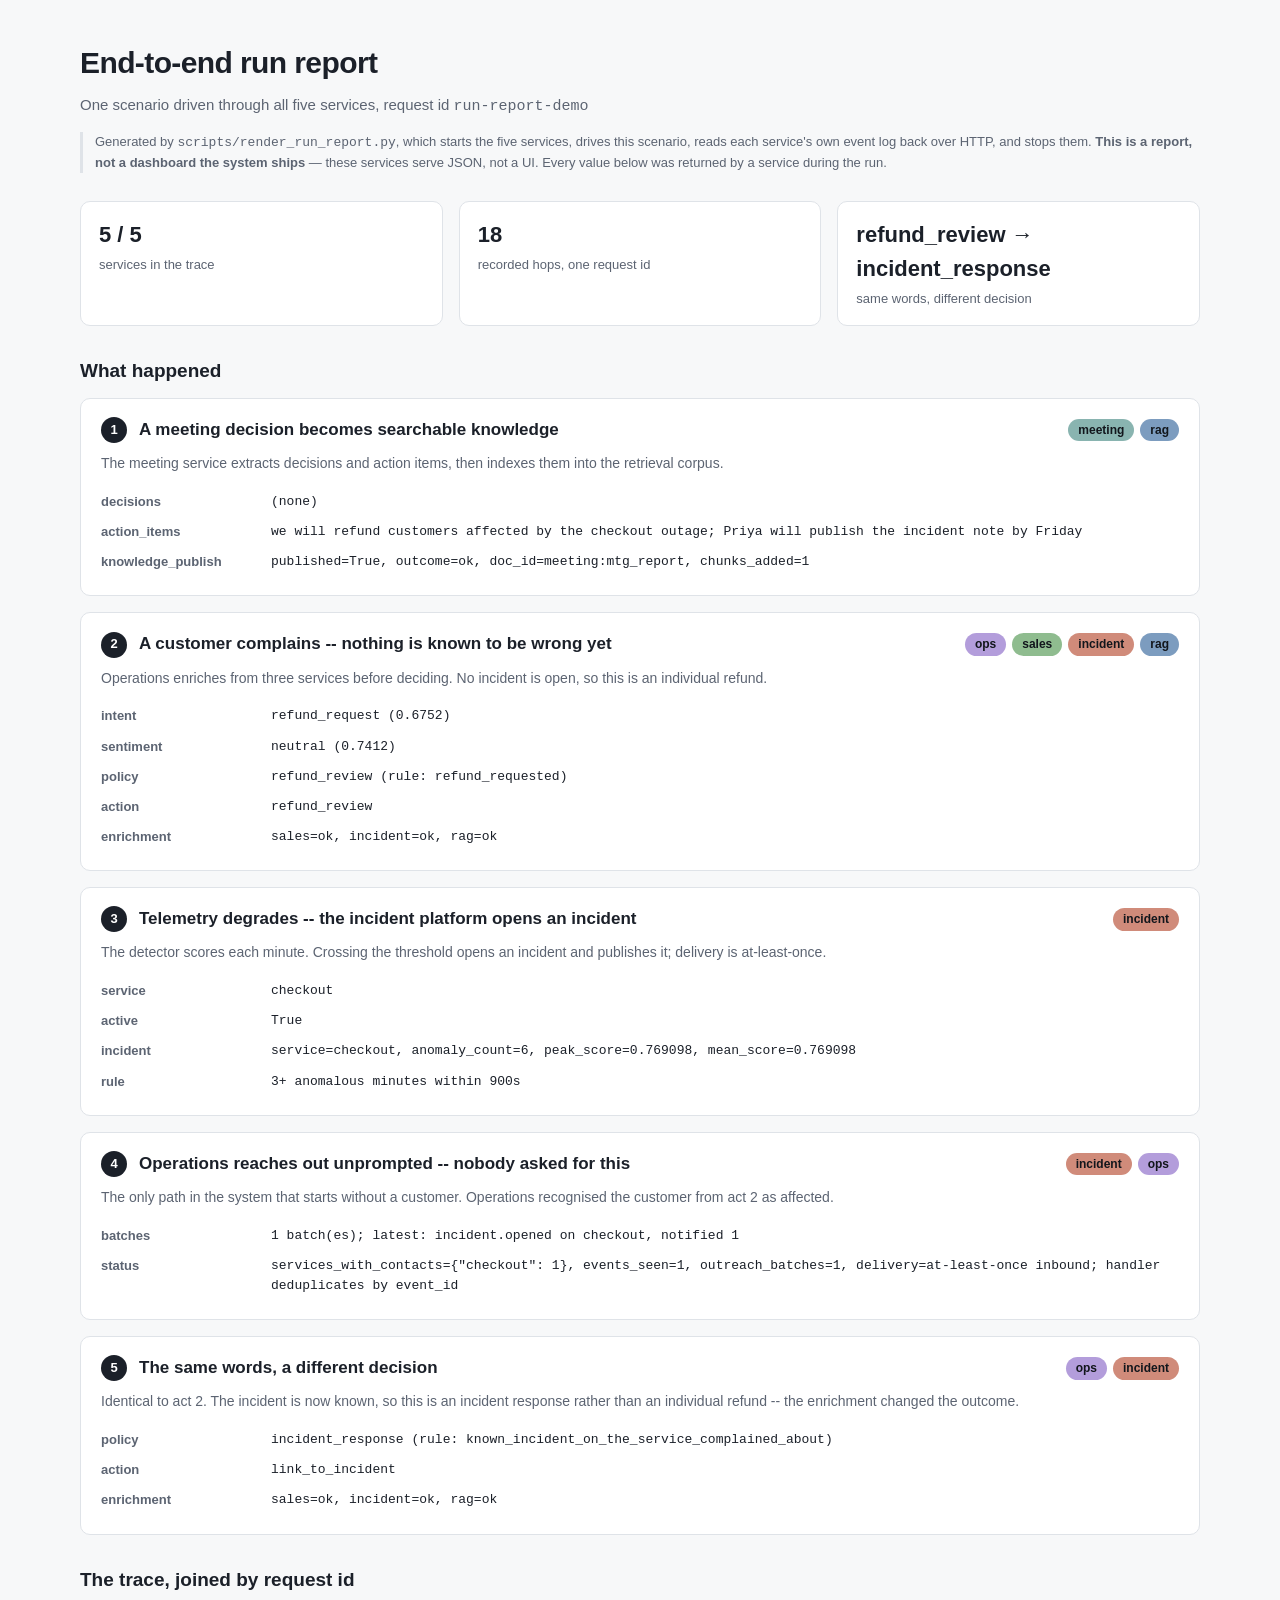
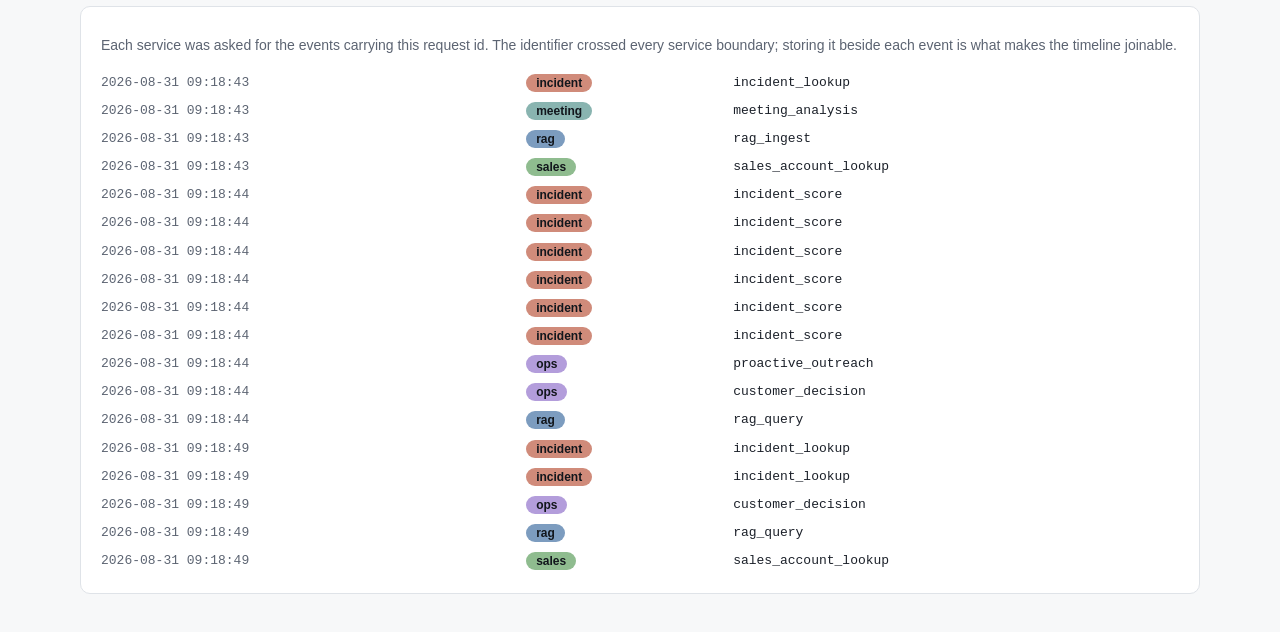
==== docs/assets/run-report.html @ acc8251f "Capture one scenario running through all five services The end-to-end demo was the weakest asset in " ====
<!doctype html>
<html lang="en">
<head>
<meta charset="utf-8">
<title>End-to-end run report</title>
<style>
  :root { --ink:#1b2029; --dim:#5c6472; --line:#dfe3e8; --bg:#f7f8f9; }
  * { box-sizing:border-box; }
  body { margin:0; padding:40px; background:var(--bg); color:var(--ink);
         font:15px/1.55 -apple-system,BlinkMacSystemFont,"Segoe UI",Roboto,sans-serif; }
  .wrap { max-width:1120px; margin:0 auto; }
  h1 { font-size:30px; margin:0 0 6px; letter-spacing:-0.02em; }
  .sub { color:var(--dim); margin:0 0 4px; }
  .note { color:var(--dim); font-size:13px; margin:14px 0 28px;
           border-left:3px solid var(--line); padding-left:12px; }
  .headline { display:flex; gap:16px; margin:0 0 28px; flex-wrap:wrap; }
  .card { background:#fff; border:1px solid var(--line); border-radius:10px;
           padding:16px 18px; flex:1; min-width:210px; }
  .card b { display:block; font-size:22px; }
  .card span { color:var(--dim); font-size:13px; }
  .act { background:#fff; border:1px solid var(--line); border-radius:10px;
          padding:18px 20px; margin:0 0 16px; }
  .act-head { display:flex; align-items:center; gap:12px; flex-wrap:wrap; }
  .num { background:var(--ink); color:#fff; width:26px; height:26px;
          border-radius:50%; display:grid; place-items:center;
          font-size:13px; font-weight:700; flex:none; }
  .act h3 { font-size:17px; margin:0; flex:1; }
  .chips { display:flex; gap:6px; flex-wrap:wrap; }
  .chip { background:var(--c); color:#12161c; border-radius:20px;
           padding:2px 10px; font-size:12px; font-weight:600; }
  .detail { color:var(--dim); margin:10px 0 12px; font-size:14px; }
  table { border-collapse:collapse; width:100%; }
  .kv th { text-align:left; width:170px; font-weight:600; color:var(--dim);
            padding:5px 10px 5px 0; vertical-align:top; font-size:13px; }
  .kv td { padding:5px 0; font-family:ui-monospace,Menlo,Consolas,monospace;
            font-size:13px; }
  .trace { background:#fff; border:1px solid var(--line); border-radius:10px;
            padding:18px 20px; }
  .trace td { padding:4px 12px 4px 0; font-size:13px; }
  .ts { color:var(--dim); font-family:ui-monospace,Menlo,Consolas,monospace; }
  .ev { font-family:ui-monospace,Menlo,Consolas,monospace; }
  h2 { font-size:19px; margin:30px 0 12px; }
</style>
</head>
<body>
<div class="wrap">
  <h1>End-to-end run report</h1>
  <p class="sub">One scenario driven through all five services, request id
     <code>run-report-demo</code></p>
  <p class="note">
    Generated by <code>scripts/render_run_report.py</code>, which starts the five
    services, drives this scenario, reads each service's own event log back over
    HTTP, and stops them. <strong>This is a report, not a dashboard the system
    ships</strong> &mdash; these services serve JSON, not a UI. Every value below
    was returned by a service during the run.
  </p>

  <div class="headline">
    <div class="card"><b>5 / 5</b>
      <span>services in the trace</span></div>
    <div class="card"><b>18</b><span>recorded hops, one request id</span></div>
    <div class="card"><b>refund_review &rarr;
      incident_response</b>
      <span>same words, different decision</span></div>
  </div>

  <h2>What happened</h2>
  
    <section class="act">
      <div class="act-head">
        <span class="num">1</span>
        <h3>A meeting decision becomes searchable knowledge</h3>
        <div class="chips"><span class="chip" style="--c:#89b4b0">meeting</span><span class="chip" style="--c:#7c9cbf">rag</span></div>
      </div>
      <p class="detail">The meeting service extracts decisions and action items, then indexes them into the retrieval corpus.</p>
      <table class="kv"><tr><th>decisions</th><td>(none)</td></tr><tr><th>action_items</th><td>we will refund customers affected by the checkout outage; Priya will publish the incident note by Friday</td></tr><tr><th>knowledge_publish</th><td>published=True,  outcome=ok,  doc_id=meeting:mtg_report,  chunks_added=1</td></tr></table>
    </section>
    <section class="act">
      <div class="act-head">
        <span class="num">2</span>
        <h3>A customer complains -- nothing is known to be wrong yet</h3>
        <div class="chips"><span class="chip" style="--c:#b39ddb">ops</span><span class="chip" style="--c:#8fbc8f">sales</span><span class="chip" style="--c:#d08b7a">incident</span><span class="chip" style="--c:#7c9cbf">rag</span></div>
      </div>
      <p class="detail">Operations enriches from three services before deciding. No incident is open, so this is an individual refund.</p>
      <table class="kv"><tr><th>intent</th><td>refund_request  (0.6752)</td></tr><tr><th>sentiment</th><td>neutral  (0.7412)</td></tr><tr><th>policy</th><td>refund_review  (rule: refund_requested)</td></tr><tr><th>action</th><td>refund_review</td></tr><tr><th>enrichment</th><td>sales=ok,  incident=ok,  rag=ok</td></tr></table>
    </section>
    <section class="act">
      <div class="act-head">
        <span class="num">3</span>
        <h3>Telemetry degrades -- the incident platform opens an incident</h3>
        <div class="chips"><span class="chip" style="--c:#d08b7a">incident</span></div>
      </div>
      <p class="detail">The detector scores each minute. Crossing the threshold opens an incident and publishes it; delivery is at-least-once.</p>
      <table class="kv"><tr><th>service</th><td>checkout</td></tr><tr><th>active</th><td>True</td></tr><tr><th>incident</th><td>service=checkout,  anomaly_count=6,  peak_score=0.769098,  mean_score=0.769098</td></tr><tr><th>rule</th><td>3+ anomalous minutes within 900s</td></tr></table>
    </section>
    <section class="act">
      <div class="act-head">
        <span class="num">4</span>
        <h3>Operations reaches out unprompted -- nobody asked for this</h3>
        <div class="chips"><span class="chip" style="--c:#d08b7a">incident</span><span class="chip" style="--c:#b39ddb">ops</span></div>
      </div>
      <p class="detail">The only path in the system that starts without a customer. Operations recognised the customer from act 2 as affected.</p>
      <table class="kv"><tr><th>batches</th><td>1 batch(es); latest: incident.opened on checkout, notified 1</td></tr><tr><th>status</th><td>services_with_contacts={&quot;checkout&quot;: 1},  events_seen=1,  outreach_batches=1,  delivery=at-least-once inbound; handler deduplicates by event_id</td></tr></table>
    </section>
    <section class="act">
      <div class="act-head">
        <span class="num">5</span>
        <h3>The same words, a different decision</h3>
        <div class="chips"><span class="chip" style="--c:#b39ddb">ops</span><span class="chip" style="--c:#d08b7a">incident</span></div>
      </div>
      <p class="detail">Identical to act 2. The incident is now known, so this is an incident response rather than an individual refund -- the enrichment changed the outcome.</p>
      <table class="kv"><tr><th>policy</th><td>incident_response  (rule: known_incident_on_the_service_complained_about)</td></tr><tr><th>action</th><td>link_to_incident</td></tr><tr><th>enrichment</th><td>sales=ok,  incident=ok,  rag=ok</td></tr></table>
    </section>

  <h2>The trace, joined by request id</h2>
  <div class="trace">
    <p class="detail">Each service was asked for the events carrying this request
      id. The identifier crossed every service boundary; storing it beside each
      event is what makes the timeline joinable.</p>
    <table><tr><td class="ts">2026-08-31 09:18:43</td><td><span class="chip" style="--c:#d08b7a">incident</span></td><td class="ev">incident_lookup</td></tr><tr><td class="ts">2026-08-31 09:18:43</td><td><span class="chip" style="--c:#89b4b0">meeting</span></td><td class="ev">meeting_analysis</td></tr><tr><td class="ts">2026-08-31 09:18:43</td><td><span class="chip" style="--c:#7c9cbf">rag</span></td><td class="ev">rag_ingest</td></tr><tr><td class="ts">2026-08-31 09:18:43</td><td><span class="chip" style="--c:#8fbc8f">sales</span></td><td class="ev">sales_account_lookup</td></tr><tr><td class="ts">2026-08-31 09:18:44</td><td><span class="chip" style="--c:#d08b7a">incident</span></td><td class="ev">incident_score</td></tr><tr><td class="ts">2026-08-31 09:18:44</td><td><span class="chip" style="--c:#d08b7a">incident</span></td><td class="ev">incident_score</td></tr><tr><td class="ts">2026-08-31 09:18:44</td><td><span class="chip" style="--c:#d08b7a">incident</span></td><td class="ev">incident_score</td></tr><tr><td class="ts">2026-08-31 09:18:44</td><td><span class="chip" style="--c:#d08b7a">incident</span></td><td class="ev">incident_score</td></tr><tr><td class="ts">2026-08-31 09:18:44</td><td><span class="chip" style="--c:#d08b7a">incident</span></td><td class="ev">incident_score</td></tr><tr><td class="ts">2026-08-31 09:18:44</td><td><span class="chip" style="--c:#d08b7a">incident</span></td><td class="ev">incident_score</td></tr><tr><td class="ts">2026-08-31 09:18:44</td><td><span class="chip" style="--c:#b39ddb">ops</span></td><td class="ev">proactive_outreach</td></tr><tr><td class="ts">2026-08-31 09:18:44</td><td><span class="chip" style="--c:#b39ddb">ops</span></td><td class="ev">customer_decision</td></tr><tr><td class="ts">2026-08-31 09:18:44</td><td><span class="chip" style="--c:#7c9cbf">rag</span></td><td class="ev">rag_query</td></tr><tr><td class="ts">2026-08-31 09:18:49</td><td><span class="chip" style="--c:#d08b7a">incident</span></td><td class="ev">incident_lookup</td></tr><tr><td class="ts">2026-08-31 09:18:49</td><td><span class="chip" style="--c:#d08b7a">incident</span></td><td class="ev">incident_lookup</td></tr><tr><td class="ts">2026-08-31 09:18:49</td><td><span class="chip" style="--c:#b39ddb">ops</span></td><td class="ev">customer_decision</td></tr><tr><td class="ts">2026-08-31 09:18:49</td><td><span class="chip" style="--c:#7c9cbf">rag</span></td><td class="ev">rag_query</td></tr><tr><td class="ts">2026-08-31 09:18:49</td><td><span class="chip" style="--c:#8fbc8f">sales</span></td><td class="ev">sales_account_lookup</td></tr></table>
  </div>
</div>
</body>
</html>
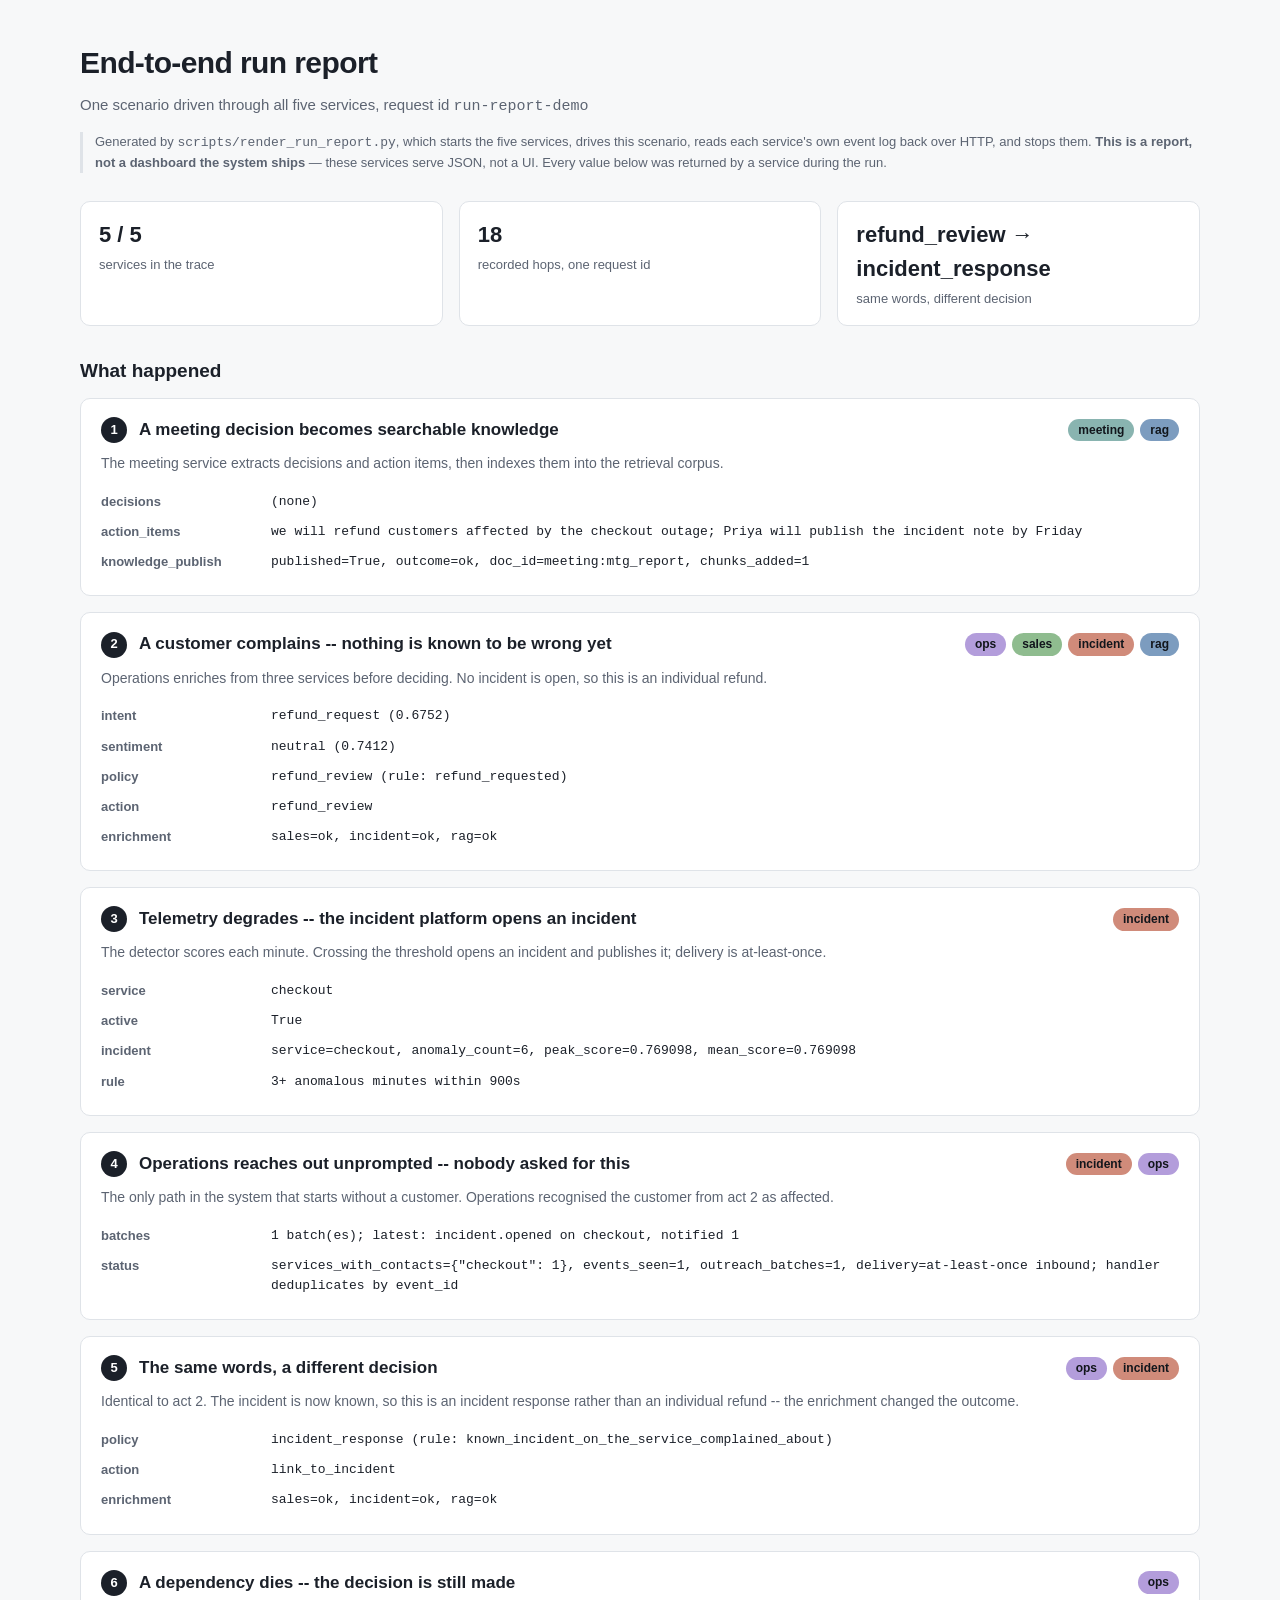
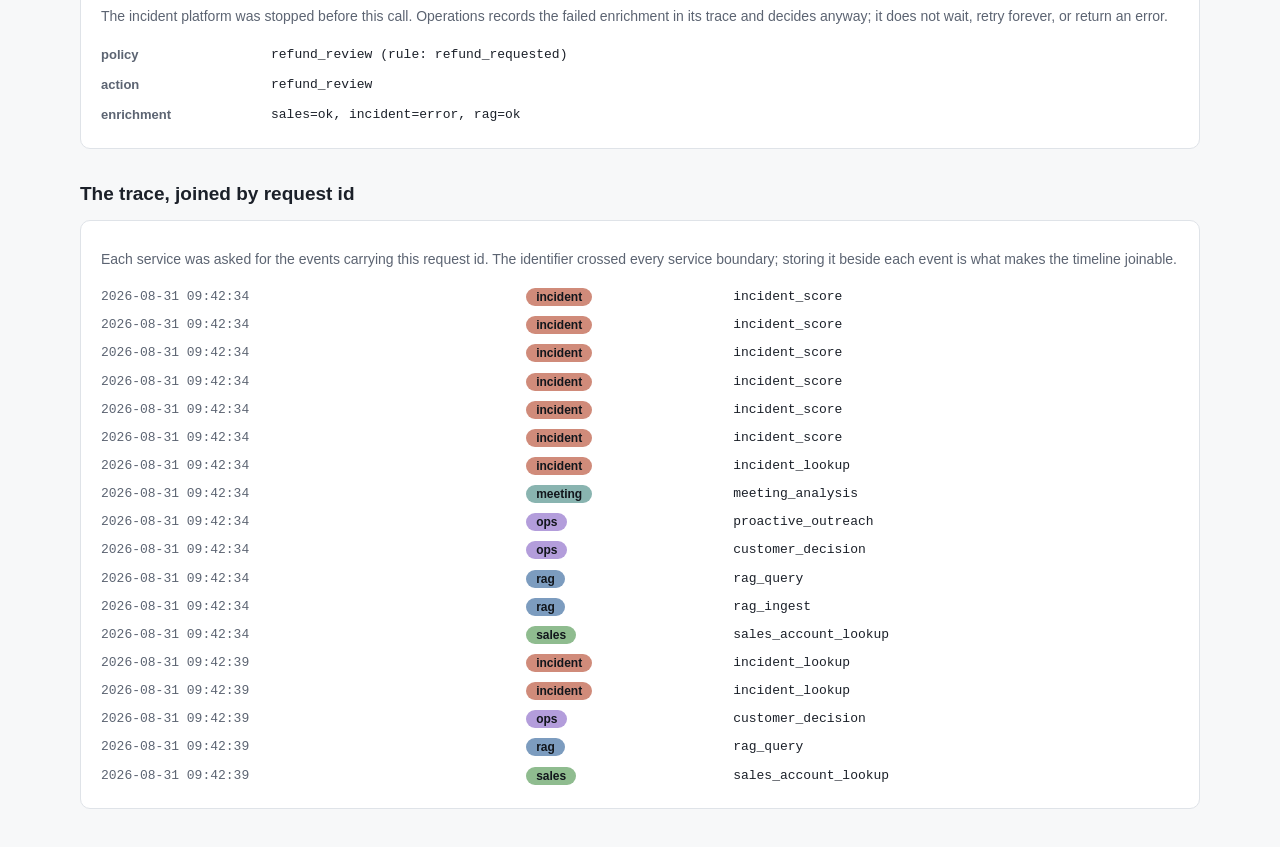
==== commit 4cdfe083: "Make the terminal cards stable, and drop the one now superseded Checked every card against the repos" ====
--- a/docs/assets/run-report.html
+++ b/docs/assets/run-report.html
@@ -111,13 +111,22 @@
       <p class="detail">Identical to act 2. The incident is now known, so this is an incident response rather than an individual refund -- the enrichment changed the outcome.</p>
       <table class="kv"><tr><th>policy</th><td>incident_response  (rule: known_incident_on_the_service_complained_about)</td></tr><tr><th>action</th><td>link_to_incident</td></tr><tr><th>enrichment</th><td>sales=ok,  incident=ok,  rag=ok</td></tr></table>
     </section>
+    <section class="act">
+      <div class="act-head">
+        <span class="num">6</span>
+        <h3>A dependency dies -- the decision is still made</h3>
+        <div class="chips"><span class="chip" style="--c:#b39ddb">ops</span></div>
+      </div>
+      <p class="detail">The incident platform was stopped before this call. Operations records the failed enrichment in its trace and decides anyway; it does not wait, retry forever, or return an error.</p>
+      <table class="kv"><tr><th>policy</th><td>refund_review  (rule: refund_requested)</td></tr><tr><th>action</th><td>refund_review</td></tr><tr><th>enrichment</th><td>sales=ok,  incident=error,  rag=ok</td></tr></table>
+    </section>
 
   <h2>The trace, joined by request id</h2>
   <div class="trace">
     <p class="detail">Each service was asked for the events carrying this request
       id. The identifier crossed every service boundary; storing it beside each
       event is what makes the timeline joinable.</p>
-    <table><tr><td class="ts">2026-08-31 09:18:43</td><td><span class="chip" style="--c:#d08b7a">incident</span></td><td class="ev">incident_lookup</td></tr><tr><td class="ts">2026-08-31 09:18:43</td><td><span class="chip" style="--c:#89b4b0">meeting</span></td><td class="ev">meeting_analysis</td></tr><tr><td class="ts">2026-08-31 09:18:43</td><td><span class="chip" style="--c:#7c9cbf">rag</span></td><td class="ev">rag_ingest</td></tr><tr><td class="ts">2026-08-31 09:18:43</td><td><span class="chip" style="--c:#8fbc8f">sales</span></td><td class="ev">sales_account_lookup</td></tr><tr><td class="ts">2026-08-31 09:18:44</td><td><span class="chip" style="--c:#d08b7a">incident</span></td><td class="ev">incident_score</td></tr><tr><td class="ts">2026-08-31 09:18:44</td><td><span class="chip" style="--c:#d08b7a">incident</span></td><td class="ev">incident_score</td></tr><tr><td class="ts">2026-08-31 09:18:44</td><td><span class="chip" style="--c:#d08b7a">incident</span></td><td class="ev">incident_score</td></tr><tr><td class="ts">2026-08-31 09:18:44</td><td><span class="chip" style="--c:#d08b7a">incident</span></td><td class="ev">incident_score</td></tr><tr><td class="ts">2026-08-31 09:18:44</td><td><span class="chip" style="--c:#d08b7a">incident</span></td><td class="ev">incident_score</td></tr><tr><td class="ts">2026-08-31 09:18:44</td><td><span class="chip" style="--c:#d08b7a">incident</span></td><td class="ev">incident_score</td></tr><tr><td class="ts">2026-08-31 09:18:44</td><td><span class="chip" style="--c:#b39ddb">ops</span></td><td class="ev">proactive_outreach</td></tr><tr><td class="ts">2026-08-31 09:18:44</td><td><span class="chip" style="--c:#b39ddb">ops</span></td><td class="ev">customer_decision</td></tr><tr><td class="ts">2026-08-31 09:18:44</td><td><span class="chip" style="--c:#7c9cbf">rag</span></td><td class="ev">rag_query</td></tr><tr><td class="ts">2026-08-31 09:18:49</td><td><span class="chip" style="--c:#d08b7a">incident</span></td><td class="ev">incident_lookup</td></tr><tr><td class="ts">2026-08-31 09:18:49</td><td><span class="chip" style="--c:#d08b7a">incident</span></td><td class="ev">incident_lookup</td></tr><tr><td class="ts">2026-08-31 09:18:49</td><td><span class="chip" style="--c:#b39ddb">ops</span></td><td class="ev">customer_decision</td></tr><tr><td class="ts">2026-08-31 09:18:49</td><td><span class="chip" style="--c:#7c9cbf">rag</span></td><td class="ev">rag_query</td></tr><tr><td class="ts">2026-08-31 09:18:49</td><td><span class="chip" style="--c:#8fbc8f">sales</span></td><td class="ev">sales_account_lookup</td></tr></table>
+    <table><tr><td class="ts">2026-08-31 09:42:34</td><td><span class="chip" style="--c:#d08b7a">incident</span></td><td class="ev">incident_score</td></tr><tr><td class="ts">2026-08-31 09:42:34</td><td><span class="chip" style="--c:#d08b7a">incident</span></td><td class="ev">incident_score</td></tr><tr><td class="ts">2026-08-31 09:42:34</td><td><span class="chip" style="--c:#d08b7a">incident</span></td><td class="ev">incident_score</td></tr><tr><td class="ts">2026-08-31 09:42:34</td><td><span class="chip" style="--c:#d08b7a">incident</span></td><td class="ev">incident_score</td></tr><tr><td class="ts">2026-08-31 09:42:34</td><td><span class="chip" style="--c:#d08b7a">incident</span></td><td class="ev">incident_score</td></tr><tr><td class="ts">2026-08-31 09:42:34</td><td><span class="chip" style="--c:#d08b7a">incident</span></td><td class="ev">incident_score</td></tr><tr><td class="ts">2026-08-31 09:42:34</td><td><span class="chip" style="--c:#d08b7a">incident</span></td><td class="ev">incident_lookup</td></tr><tr><td class="ts">2026-08-31 09:42:34</td><td><span class="chip" style="--c:#89b4b0">meeting</span></td><td class="ev">meeting_analysis</td></tr><tr><td class="ts">2026-08-31 09:42:34</td><td><span class="chip" style="--c:#b39ddb">ops</span></td><td class="ev">proactive_outreach</td></tr><tr><td class="ts">2026-08-31 09:42:34</td><td><span class="chip" style="--c:#b39ddb">ops</span></td><td class="ev">customer_decision</td></tr><tr><td class="ts">2026-08-31 09:42:34</td><td><span class="chip" style="--c:#7c9cbf">rag</span></td><td class="ev">rag_query</td></tr><tr><td class="ts">2026-08-31 09:42:34</td><td><span class="chip" style="--c:#7c9cbf">rag</span></td><td class="ev">rag_ingest</td></tr><tr><td class="ts">2026-08-31 09:42:34</td><td><span class="chip" style="--c:#8fbc8f">sales</span></td><td class="ev">sales_account_lookup</td></tr><tr><td class="ts">2026-08-31 09:42:39</td><td><span class="chip" style="--c:#d08b7a">incident</span></td><td class="ev">incident_lookup</td></tr><tr><td class="ts">2026-08-31 09:42:39</td><td><span class="chip" style="--c:#d08b7a">incident</span></td><td class="ev">incident_lookup</td></tr><tr><td class="ts">2026-08-31 09:42:39</td><td><span class="chip" style="--c:#b39ddb">ops</span></td><td class="ev">customer_decision</td></tr><tr><td class="ts">2026-08-31 09:42:39</td><td><span class="chip" style="--c:#7c9cbf">rag</span></td><td class="ev">rag_query</td></tr><tr><td class="ts">2026-08-31 09:42:39</td><td><span class="chip" style="--c:#8fbc8f">sales</span></td><td class="ev">sales_account_lookup</td></tr></table>
   </div>
 </div>
 </body>
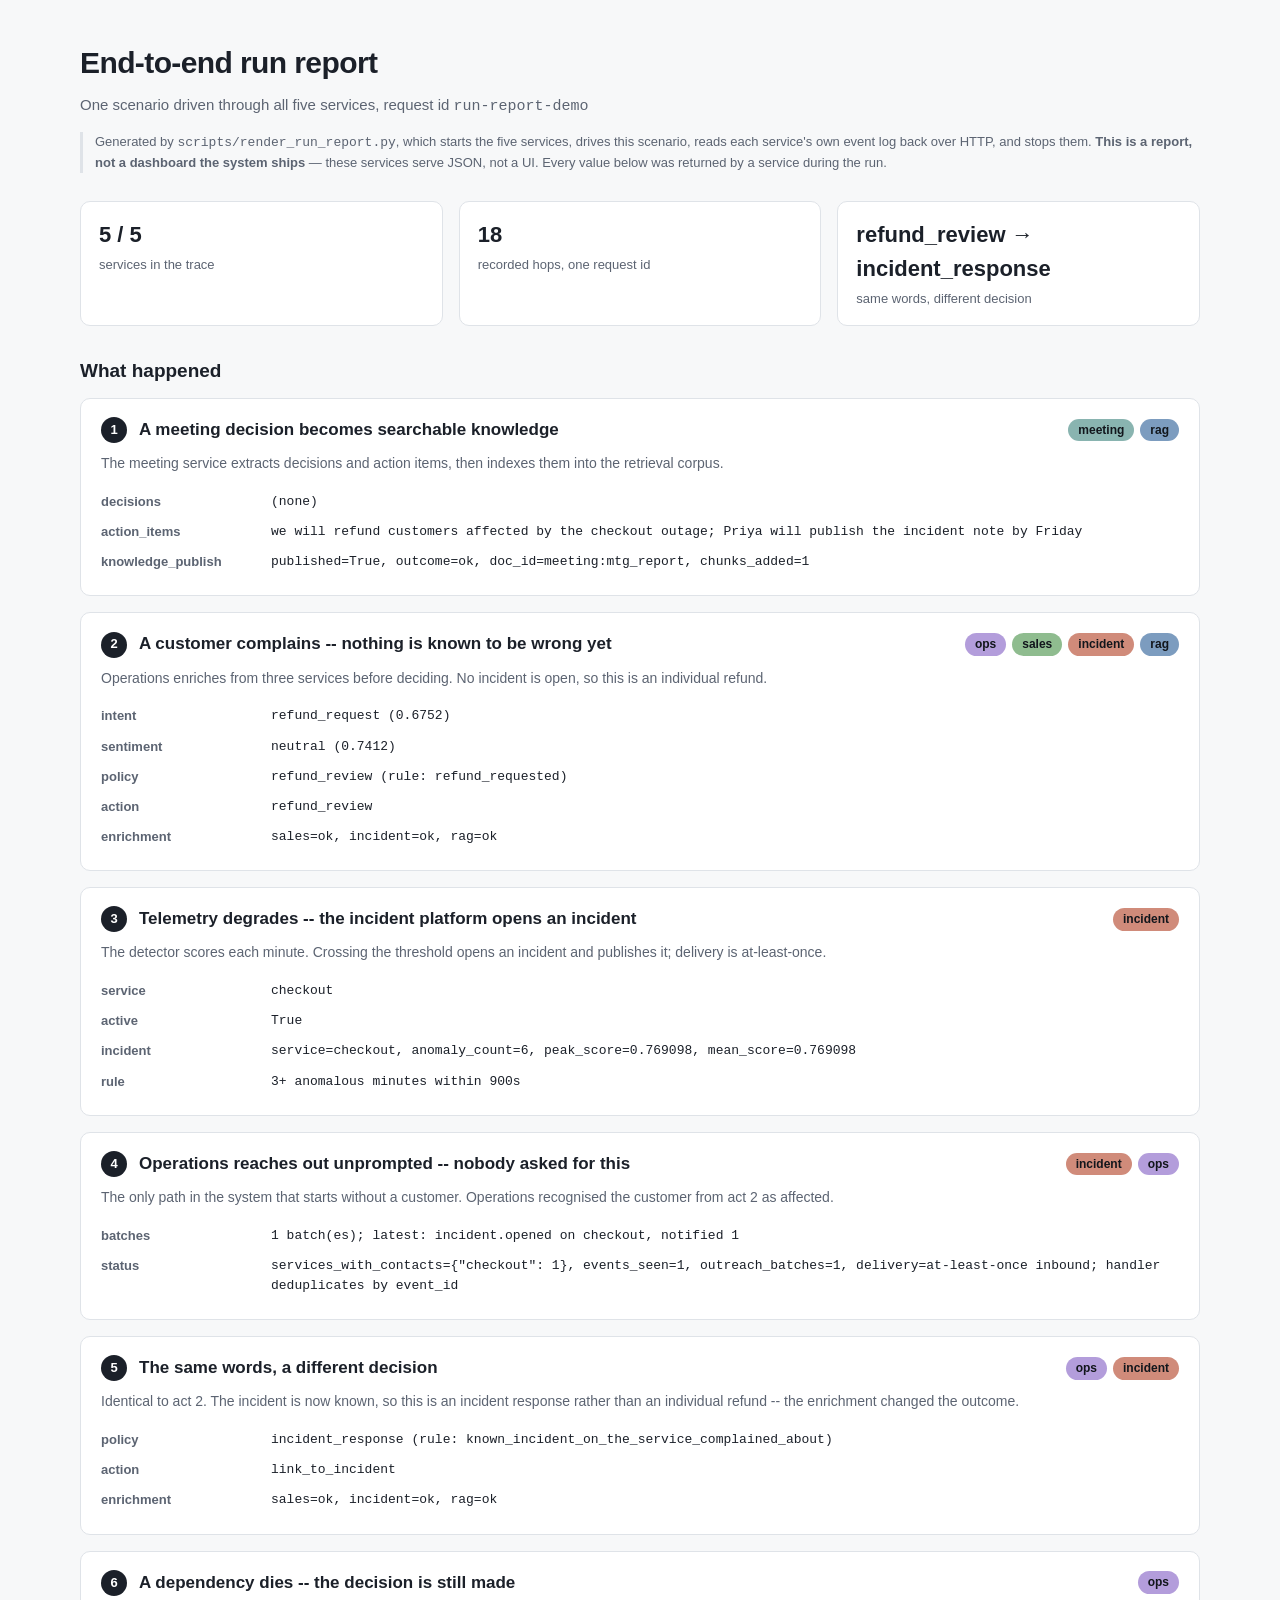
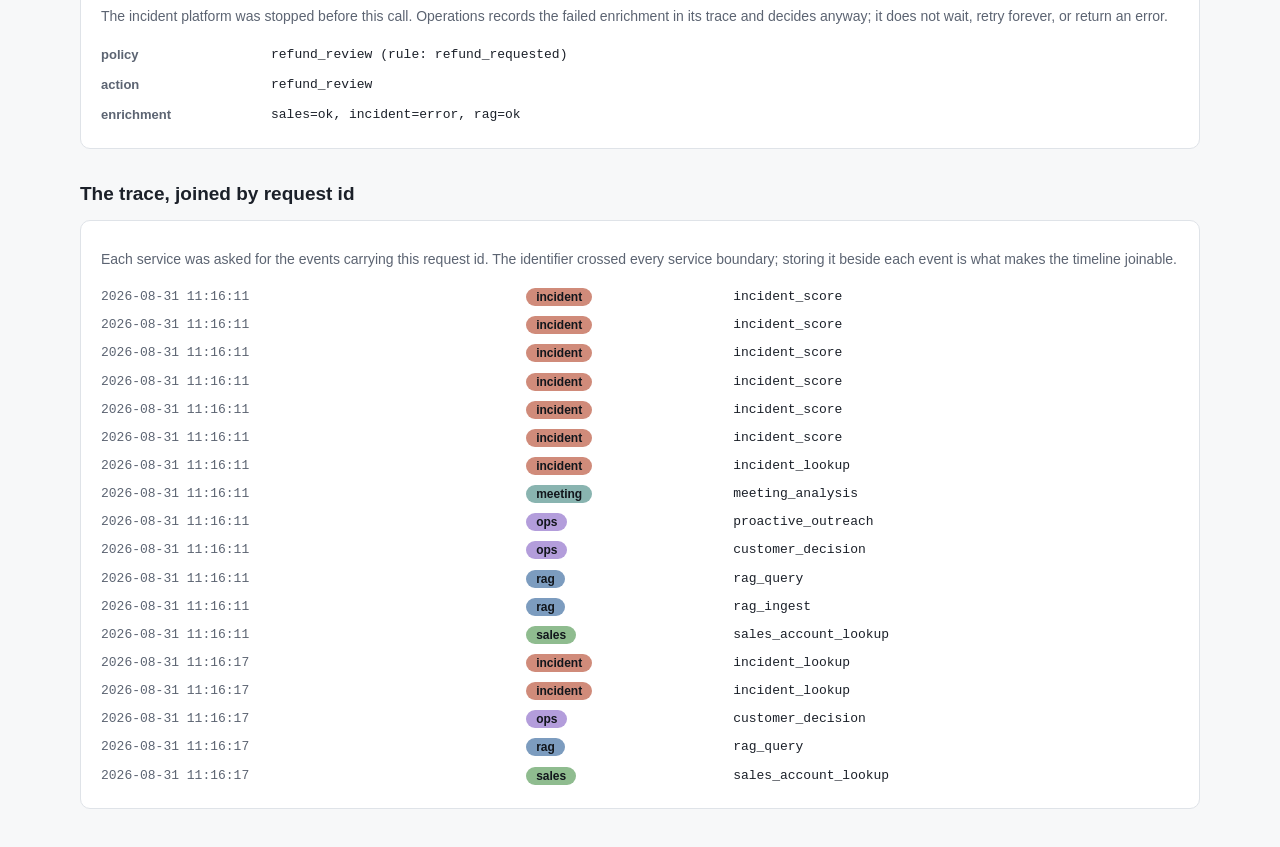
==== commit 55156d1e: "Close the load and cost gaps without deploying anything Two gaps this portfolio named honestly -- no" ====
--- a/docs/assets/run-report.html
+++ b/docs/assets/run-report.html
@@ -126,7 +126,7 @@
     <p class="detail">Each service was asked for the events carrying this request
       id. The identifier crossed every service boundary; storing it beside each
       event is what makes the timeline joinable.</p>
-    <table><tr><td class="ts">2026-08-31 09:42:34</td><td><span class="chip" style="--c:#d08b7a">incident</span></td><td class="ev">incident_score</td></tr><tr><td class="ts">2026-08-31 09:42:34</td><td><span class="chip" style="--c:#d08b7a">incident</span></td><td class="ev">incident_score</td></tr><tr><td class="ts">2026-08-31 09:42:34</td><td><span class="chip" style="--c:#d08b7a">incident</span></td><td class="ev">incident_score</td></tr><tr><td class="ts">2026-08-31 09:42:34</td><td><span class="chip" style="--c:#d08b7a">incident</span></td><td class="ev">incident_score</td></tr><tr><td class="ts">2026-08-31 09:42:34</td><td><span class="chip" style="--c:#d08b7a">incident</span></td><td class="ev">incident_score</td></tr><tr><td class="ts">2026-08-31 09:42:34</td><td><span class="chip" style="--c:#d08b7a">incident</span></td><td class="ev">incident_score</td></tr><tr><td class="ts">2026-08-31 09:42:34</td><td><span class="chip" style="--c:#d08b7a">incident</span></td><td class="ev">incident_lookup</td></tr><tr><td class="ts">2026-08-31 09:42:34</td><td><span class="chip" style="--c:#89b4b0">meeting</span></td><td class="ev">meeting_analysis</td></tr><tr><td class="ts">2026-08-31 09:42:34</td><td><span class="chip" style="--c:#b39ddb">ops</span></td><td class="ev">proactive_outreach</td></tr><tr><td class="ts">2026-08-31 09:42:34</td><td><span class="chip" style="--c:#b39ddb">ops</span></td><td class="ev">customer_decision</td></tr><tr><td class="ts">2026-08-31 09:42:34</td><td><span class="chip" style="--c:#7c9cbf">rag</span></td><td class="ev">rag_query</td></tr><tr><td class="ts">2026-08-31 09:42:34</td><td><span class="chip" style="--c:#7c9cbf">rag</span></td><td class="ev">rag_ingest</td></tr><tr><td class="ts">2026-08-31 09:42:34</td><td><span class="chip" style="--c:#8fbc8f">sales</span></td><td class="ev">sales_account_lookup</td></tr><tr><td class="ts">2026-08-31 09:42:39</td><td><span class="chip" style="--c:#d08b7a">incident</span></td><td class="ev">incident_lookup</td></tr><tr><td class="ts">2026-08-31 09:42:39</td><td><span class="chip" style="--c:#d08b7a">incident</span></td><td class="ev">incident_lookup</td></tr><tr><td class="ts">2026-08-31 09:42:39</td><td><span class="chip" style="--c:#b39ddb">ops</span></td><td class="ev">customer_decision</td></tr><tr><td class="ts">2026-08-31 09:42:39</td><td><span class="chip" style="--c:#7c9cbf">rag</span></td><td class="ev">rag_query</td></tr><tr><td class="ts">2026-08-31 09:42:39</td><td><span class="chip" style="--c:#8fbc8f">sales</span></td><td class="ev">sales_account_lookup</td></tr></table>
+    <table><tr><td class="ts">2026-08-31 11:16:11</td><td><span class="chip" style="--c:#d08b7a">incident</span></td><td class="ev">incident_score</td></tr><tr><td class="ts">2026-08-31 11:16:11</td><td><span class="chip" style="--c:#d08b7a">incident</span></td><td class="ev">incident_score</td></tr><tr><td class="ts">2026-08-31 11:16:11</td><td><span class="chip" style="--c:#d08b7a">incident</span></td><td class="ev">incident_score</td></tr><tr><td class="ts">2026-08-31 11:16:11</td><td><span class="chip" style="--c:#d08b7a">incident</span></td><td class="ev">incident_score</td></tr><tr><td class="ts">2026-08-31 11:16:11</td><td><span class="chip" style="--c:#d08b7a">incident</span></td><td class="ev">incident_score</td></tr><tr><td class="ts">2026-08-31 11:16:11</td><td><span class="chip" style="--c:#d08b7a">incident</span></td><td class="ev">incident_score</td></tr><tr><td class="ts">2026-08-31 11:16:11</td><td><span class="chip" style="--c:#d08b7a">incident</span></td><td class="ev">incident_lookup</td></tr><tr><td class="ts">2026-08-31 11:16:11</td><td><span class="chip" style="--c:#89b4b0">meeting</span></td><td class="ev">meeting_analysis</td></tr><tr><td class="ts">2026-08-31 11:16:11</td><td><span class="chip" style="--c:#b39ddb">ops</span></td><td class="ev">proactive_outreach</td></tr><tr><td class="ts">2026-08-31 11:16:11</td><td><span class="chip" style="--c:#b39ddb">ops</span></td><td class="ev">customer_decision</td></tr><tr><td class="ts">2026-08-31 11:16:11</td><td><span class="chip" style="--c:#7c9cbf">rag</span></td><td class="ev">rag_query</td></tr><tr><td class="ts">2026-08-31 11:16:11</td><td><span class="chip" style="--c:#7c9cbf">rag</span></td><td class="ev">rag_ingest</td></tr><tr><td class="ts">2026-08-31 11:16:11</td><td><span class="chip" style="--c:#8fbc8f">sales</span></td><td class="ev">sales_account_lookup</td></tr><tr><td class="ts">2026-08-31 11:16:17</td><td><span class="chip" style="--c:#d08b7a">incident</span></td><td class="ev">incident_lookup</td></tr><tr><td class="ts">2026-08-31 11:16:17</td><td><span class="chip" style="--c:#d08b7a">incident</span></td><td class="ev">incident_lookup</td></tr><tr><td class="ts">2026-08-31 11:16:17</td><td><span class="chip" style="--c:#b39ddb">ops</span></td><td class="ev">customer_decision</td></tr><tr><td class="ts">2026-08-31 11:16:17</td><td><span class="chip" style="--c:#7c9cbf">rag</span></td><td class="ev">rag_query</td></tr><tr><td class="ts">2026-08-31 11:16:17</td><td><span class="chip" style="--c:#8fbc8f">sales</span></td><td class="ev">sales_account_lookup</td></tr></table>
   </div>
 </div>
 </body>
